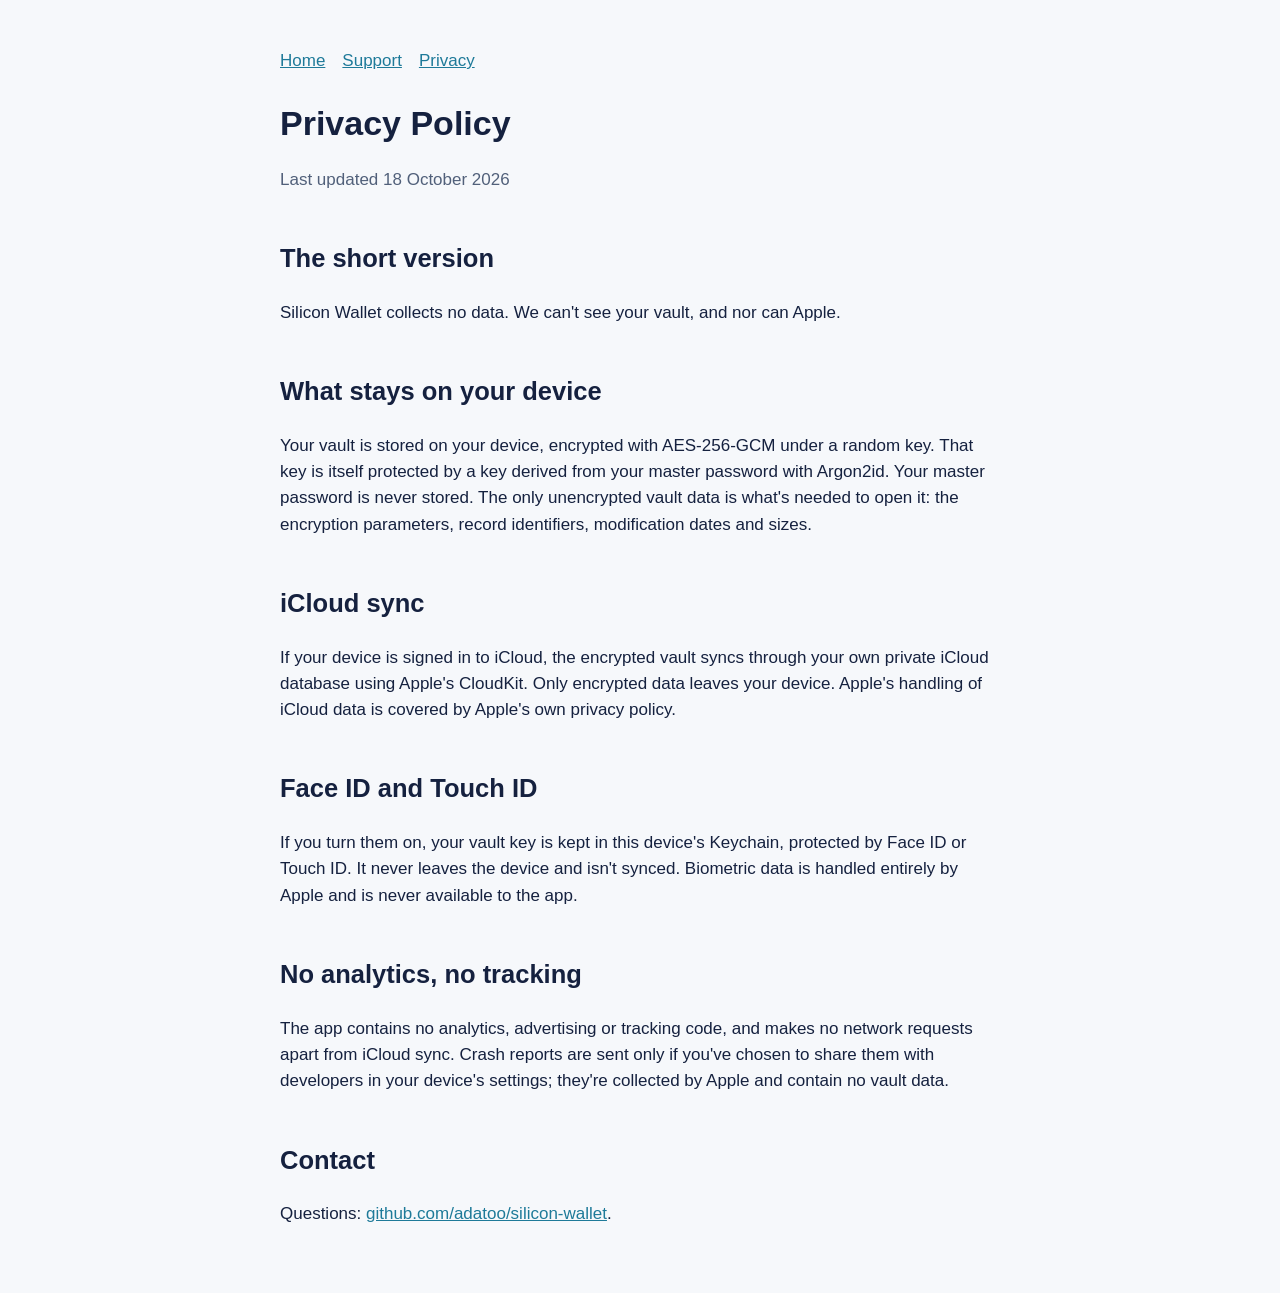
==== site/privacy.html @ 5042360a "feat: add the App Store listing, privacy policy and screenshots AppStore/ holds the en-GB listing te" ====
<!doctype html>
<html lang="en-GB">
<head><meta charset="utf-8"><meta name="viewport" content="width=device-width, initial-scale=1">
<title>Silicon Wallet Privacy Policy</title><link rel="stylesheet" href="style.css"></head>
<body><main>
<nav><a href="index.html">Home</a><a href="support.html">Support</a><a href="privacy.html">Privacy</a></nav>
<h1>Privacy Policy</h1>
<p class="muted">Last updated 18 October 2026</p>

<h2>The short version</h2>
<p>Silicon Wallet collects no data. We can't see your vault, and nor can Apple.</p>

<h2>What stays on your device</h2>
<p>Your vault is stored on your device, encrypted with AES-256-GCM under a random key. That key is itself protected by a key derived from your master password with Argon2id. Your master password is never stored. The only unencrypted vault data is what's needed to open it: the encryption parameters, record identifiers, modification dates and sizes.</p>

<h2>iCloud sync</h2>
<p>If your device is signed in to iCloud, the encrypted vault syncs through your own private iCloud database using Apple's CloudKit. Only encrypted data leaves your device. Apple's handling of iCloud data is covered by Apple's own privacy policy.</p>

<h2>Face ID and Touch ID</h2>
<p>If you turn them on, your vault key is kept in this device's Keychain, protected by Face ID or Touch ID. It never leaves the device and isn't synced. Biometric data is handled entirely by Apple and is never available to the app.</p>

<h2>No analytics, no tracking</h2>
<p>The app contains no analytics, advertising or tracking code, and makes no network requests apart from iCloud sync. Crash reports are sent only if you've chosen to share them with developers in your device's settings; they're collected by Apple and contain no vault data.</p>

<h2>Contact</h2>
<p>Questions: <a href="https://github.com/adatoo/silicon-wallet/issues">github.com/adatoo/silicon-wallet</a>.</p>
</main></body></html>
---- site/style.css ----
:root { --fg: #15213f; --muted: #51607a; --accent: #1e7a99; --bg: #f6f8fb; }
@media (prefers-color-scheme: dark) { :root { --fg: #e8eef5; --muted: #a3b2c5; --accent: #5fc8dc; --bg: #0b1424; } }
body { margin: 0; font: 17px/1.55 -apple-system, BlinkMacSystemFont, "Segoe UI", sans-serif; color: var(--fg); background: var(--bg); }
main { max-width: 720px; margin: 0 auto; padding: 48px 20px; }
h1 { font-size: 2em; margin-bottom: 0.2em; } h2 { margin-top: 1.8em; }
a { color: var(--accent); } .muted { color: var(--muted); }
nav a { margin-right: 1em; }
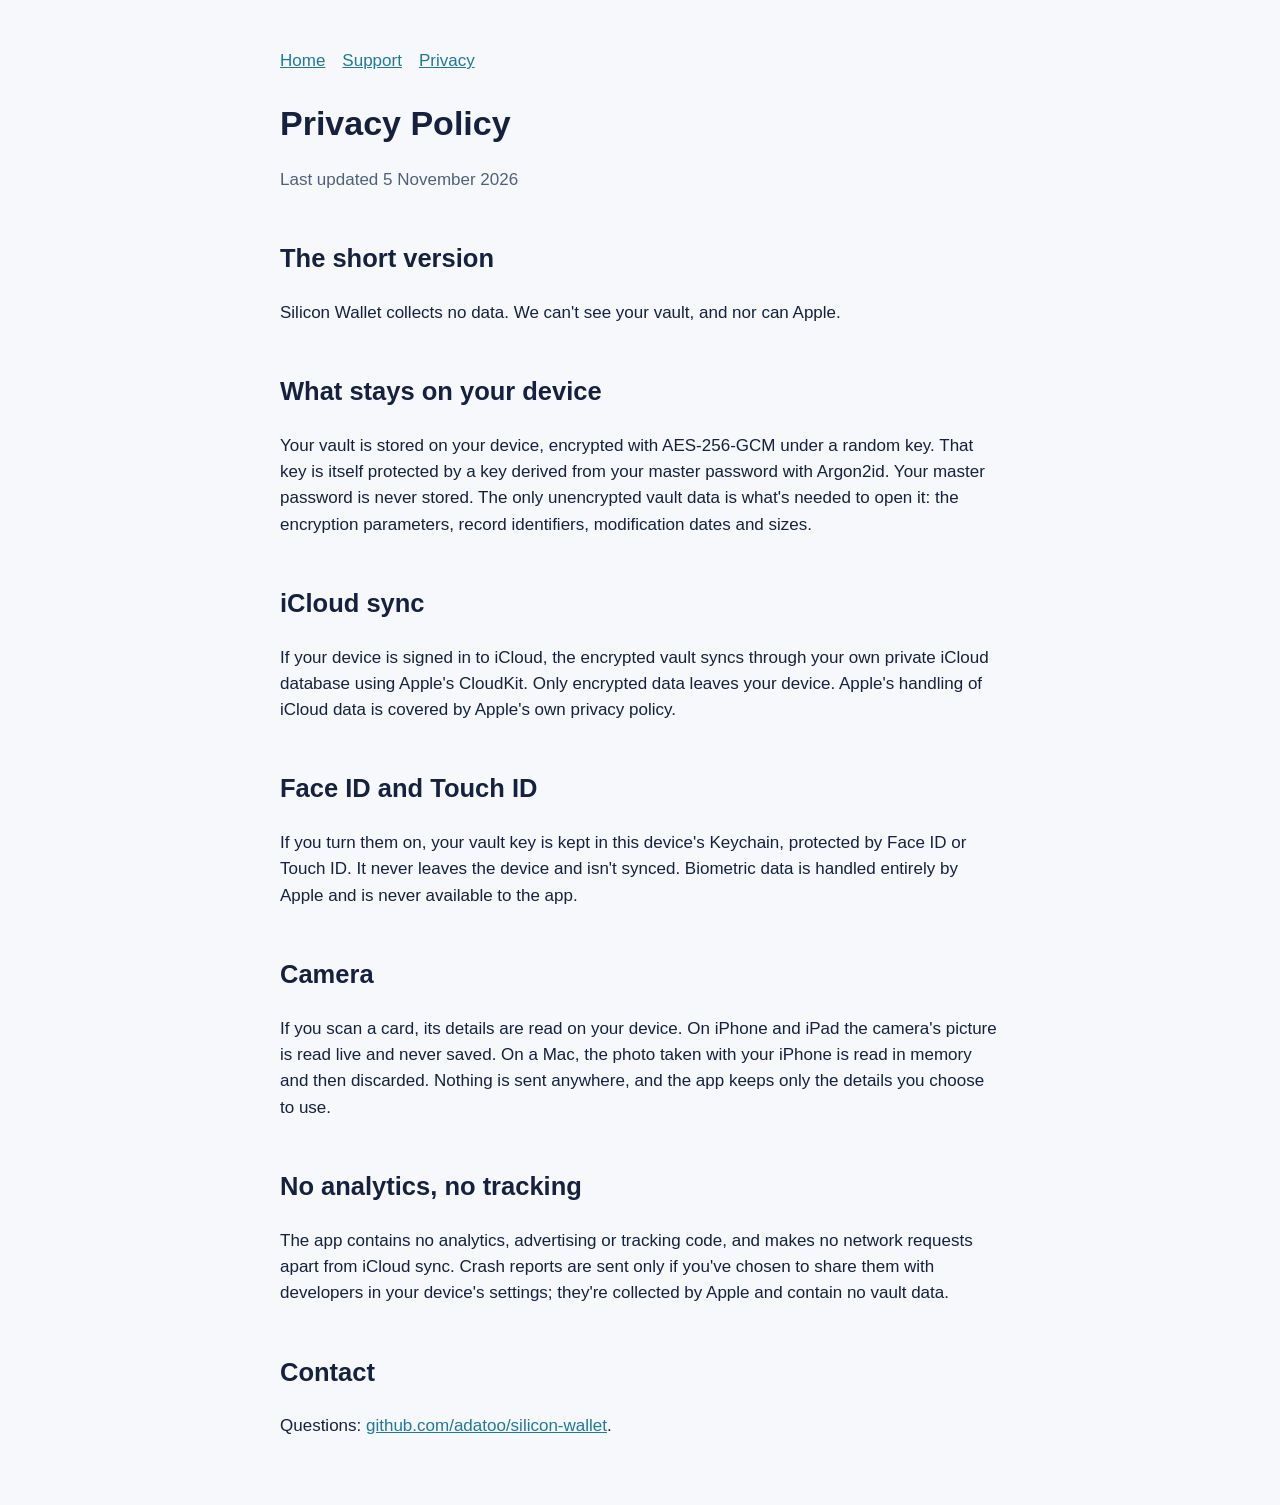
==== commit d164d87b: "docs(adr): record on-device card scanning with no image kept Refs #140  Co-Authored-By: Claude Opus " ====
--- a/site/privacy.html
+++ b/site/privacy.html
@@ -5,7 +5,7 @@
 <body><main>
 <nav><a href="index.html">Home</a><a href="support.html">Support</a><a href="privacy.html">Privacy</a></nav>
 <h1>Privacy Policy</h1>
-<p class="muted">Last updated 18 October 2026</p>
+<p class="muted">Last updated 5 November 2026</p>
 
 <h2>The short version</h2>
 <p>Silicon Wallet collects no data. We can't see your vault, and nor can Apple.</p>
@@ -19,6 +19,9 @@
 <h2>Face ID and Touch ID</h2>
 <p>If you turn them on, your vault key is kept in this device's Keychain, protected by Face ID or Touch ID. It never leaves the device and isn't synced. Biometric data is handled entirely by Apple and is never available to the app.</p>
 
+<h2>Camera</h2>
+<p>If you scan a card, its details are read on your device. On iPhone and iPad the camera's picture is read live and never saved. On a Mac, the photo taken with your iPhone is read in memory and then discarded. Nothing is sent anywhere, and the app keeps only the details you choose to use.</p>
+
 <h2>No analytics, no tracking</h2>
 <p>The app contains no analytics, advertising or tracking code, and makes no network requests apart from iCloud sync. Crash reports are sent only if you've chosen to share them with developers in your device's settings; they're collected by Apple and contain no vault data.</p>
 
